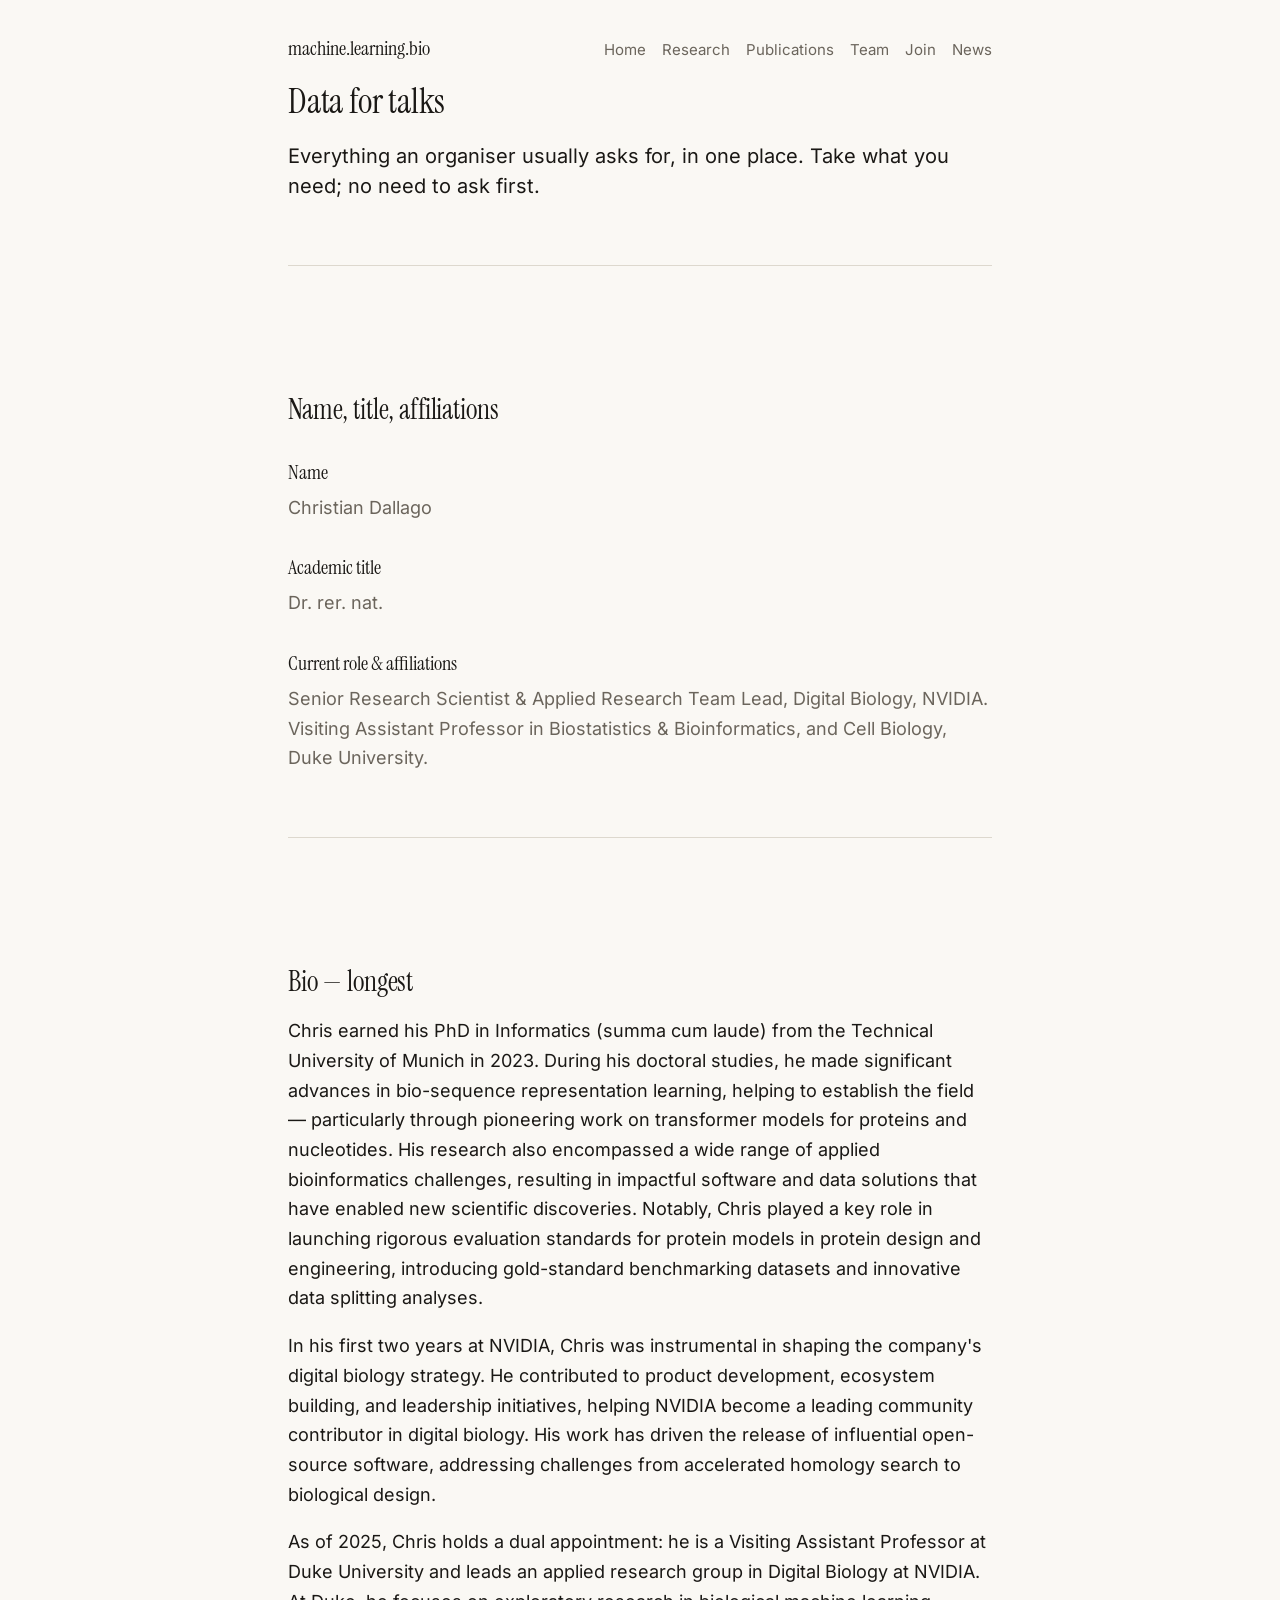
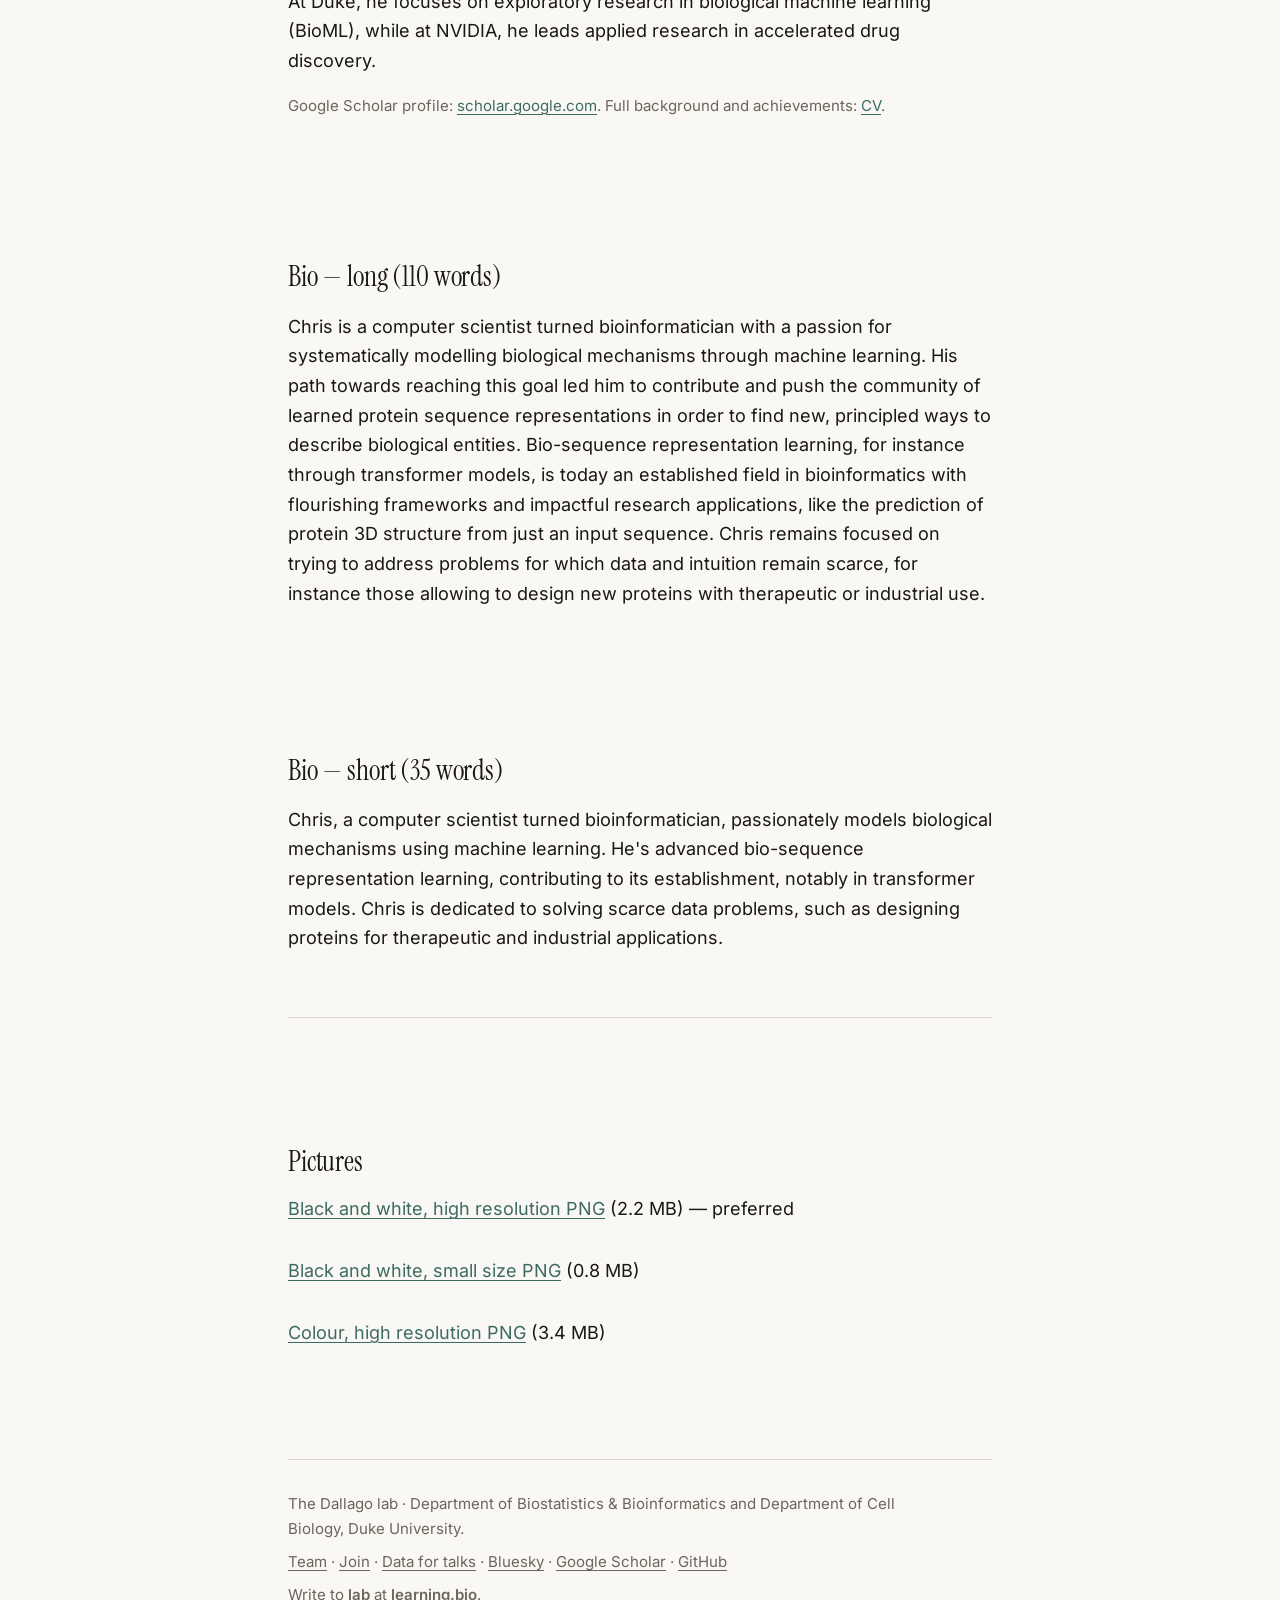
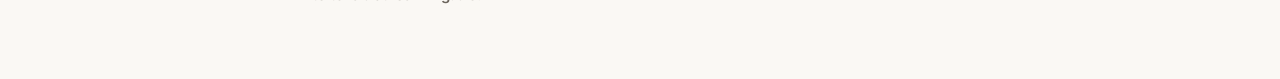
==== data/index.html @ afaca066 "first commit" ====
<!doctype html>
<html lang="en">
<head>
<meta charset="utf-8">
<meta name="viewport" content="width=device-width, initial-scale=1">
<title>Data for talks — machine.learning.bio</title>
<meta name="description" content="Bios of three lengths, affiliations, and portraits for conference organisers and event hosts.">
<link rel="canonical" href="https://machine.learning.bio/data/">
<link rel="preload" href="/fonts/instrumentserif-400.woff2" as="font" type="font/woff2" crossorigin>
<link rel="preload" href="/fonts/inter-400.woff2" as="font" type="font/woff2" crossorigin>
<link rel="stylesheet" href="/style.css">
<meta property="og:type" content="website">
<meta property="og:url" content="https://machine.learning.bio/data/">
<meta property="og:title" content="Data for talks — machine.learning.bio">
<meta property="og:description" content="Bios, affiliations, and portraits for event organisers.">
<meta name="twitter:card" content="summary">
</head>
<body>
<a class="skip" href="#main">Skip to content</a>

<header class="masthead">
  <a class="wordmark" href="/">machine.learning.bio</a>
  <nav aria-label="Primary">
    <ul>
      <li><a href="/">Home</a></li>
      <li><a href="/research/">Research</a></li>
      <li><a href="/publications/">Publications</a></li>
      <li><a href="/team/">Team</a></li>
      <li><a href="/join/">Join</a></li>
      <li><a href="/news/">News</a></li>
    </ul>
  </nav>
</header>

<main id="main">

  <h1>Data for talks</h1>

  <p class="lead">Everything an organiser usually asks for, in one place. Take what you need; no need to ask first.</p>

  <hr class="rule">

  <section aria-labelledby="basics">
    <h2 id="basics">Name, title, affiliations</h2>
    <dl class="people">
      <dt>Name</dt>
      <dd>Christian Dallago</dd>

      <dt>Academic title</dt>
      <dd>Dr. rer. nat.</dd>

      <dt>Current role &amp; affiliations</dt>
      <dd>Senior Research Scientist &amp; Applied Research Team Lead, Digital Biology, NVIDIA.<br>
      Visiting Assistant Professor in Biostatistics &amp; Bioinformatics, and Cell Biology, Duke University.</dd>
    </dl>
  </section>

  <hr class="rule">

  <section aria-labelledby="bio-long">
    <h2 id="bio-long">Bio — longest</h2>
    <p>Chris earned his PhD in Informatics (summa cum laude) from the Technical University of Munich in 2023. During his doctoral studies, he made significant advances in bio-sequence representation learning, helping to establish the field — particularly through pioneering work on transformer models for proteins and nucleotides. His research also encompassed a wide range of applied bioinformatics challenges, resulting in impactful software and data solutions that have enabled new scientific discoveries. Notably, Chris played a key role in launching rigorous evaluation standards for protein models in protein design and engineering, introducing gold-standard benchmarking datasets and innovative data splitting analyses.</p>
    <p>In his first two years at NVIDIA, Chris was instrumental in shaping the company's digital biology strategy. He contributed to product development, ecosystem building, and leadership initiatives, helping NVIDIA become a leading community contributor in digital biology. His work has driven the release of influential open-source software, addressing challenges from accelerated homology search to biological design.</p>
    <p>As of 2025, Chris holds a dual appointment: he is a Visiting Assistant Professor at Duke University and leads an applied research group in Digital Biology at NVIDIA. At Duke, he focuses on exploratory research in biological machine learning (BioML), while at NVIDIA, he leads applied research in accelerated drug discovery.</p>
    <p class="note">Google Scholar profile: <a href="https://scholar.google.com/citations?user=4q0fNGAAAAAJ">scholar.google.com</a>. Full background and achievements: <a href="https://christian.dallago.us/CV.pdf">CV</a>.</p>
  </section>

  <section aria-labelledby="bio-110">
    <h2 id="bio-110">Bio — long (110 words)</h2>
    <p>Chris is a computer scientist turned bioinformatician with a passion for systematically modelling biological mechanisms through machine learning. His path towards reaching this goal led him to contribute and push the community of learned protein sequence representations in order to find new, principled ways to describe biological entities. Bio-sequence representation learning, for instance through transformer models, is today an established field in bioinformatics with flourishing frameworks and impactful research applications, like the prediction of protein 3D structure from just an input sequence. Chris remains focused on trying to address problems for which data and intuition remain scarce, for instance those allowing to design new proteins with therapeutic or industrial use.</p>
  </section>

  <section aria-labelledby="bio-35">
    <h2 id="bio-35">Bio — short (35 words)</h2>
    <p>Chris, a computer scientist turned bioinformatician, passionately models biological mechanisms using machine learning. He's advanced bio-sequence representation learning, contributing to its establishment, notably in transformer models. Chris is dedicated to solving scarce data problems, such as designing proteins for therapeutic and industrial applications.</p>
  </section>

  <hr class="rule">

  <section aria-labelledby="pictures">
    <h2 id="pictures">Pictures</h2>
    <ul class="plain">
      <li><a href="https://christian.dallago.us/mecut.png">Black and white, high resolution PNG</a> (2.2&nbsp;MB) — preferred</li>
      <li><a href="https://christian.dallago.us/mecusmall.png">Black and white, small size PNG</a> (0.8&nbsp;MB)</li>
      <li><a href="https://christian.dallago.us/mecut_color.png">Colour, high resolution PNG</a> (3.4&nbsp;MB)</li>
    </ul>
  </section>

</main>

<footer>
  <p>The Dallago lab &middot; Department of Biostatistics &amp; Bioinformatics and Department of Cell Biology, Duke University.</p>
  <p><a href="/team/">Team</a> &middot; <a href="/join/">Join</a> &middot; <a href="/data/">Data for talks</a> &middot; <a href="https://bsky.app/profile/machine.learning.bio">Bluesky</a> &middot; <a href="https://scholar.google.com/citations?user=4q0fNGAAAAAJ">Google Scholar</a> &middot; <a href="https://github.com/sacdallago">GitHub</a></p>
  <p>Write to <strong>lab</strong> at <strong>learning.bio</strong>.</p>
</footer>

</body>
</html>
---- style.css ----
/* machine.learning.bio
   One stylesheet. No framework, no build step.
   Warm paper, near-black ink, one muted accent. Type does the work. */

/* ---------------------------------------------------------------- fonts */

@font-face {
  font-family: "Instrument Serif";
  font-style: normal;
  font-weight: 400;
  font-display: swap;
  src: url("/fonts/instrumentserif-400.woff2") format("woff2");
}
@font-face {
  font-family: "Inter";
  font-style: normal;
  font-weight: 400;
  font-display: swap;
  src: url("/fonts/inter-400.woff2") format("woff2");
}
@font-face {
  font-family: "Inter";
  font-style: normal;
  font-weight: 600;
  font-display: swap;
  src: url("/fonts/inter-600.woff2") format("woff2");
}

/* --------------------------------------------------------------- tokens */

:root {
  --paper: #faf8f4;
  --ink: #1a1815;
  --muted: #6b655c;
  --accent: #3d6b63;
  --rule: #ddd8ce;

  --serif: "Instrument Serif", Georgia, "Times New Roman", serif;
  --sans: "Inter", system-ui, -apple-system, "Segoe UI", Roboto, sans-serif;

  --measure: 68ch;
  --column: 44rem; /* 704px */

  --step-0: 1.125rem; /* 18px  body            */
  --step-1: 1.25rem; /*  20px small headings  */
  --step-2: 1.75rem; /*  28px h2              */
  --step-3: 2.2rem; /*   35px h1              */

  --space-xs: 0.5rem;
  --space-s: 1rem;
  --space-m: 2rem;
  --space-l: 4rem;
  --space-xl: 7rem;
}

@media (prefers-color-scheme: dark) {
  :root {
    --paper: #14130f;
    --ink: #ede9e1;
    --muted: #9c958a;
    --accent: #8fbdaf;
    --rule: #33302a;
  }
}

/* --------------------------------------------------------------- base */

*,
*::before,
*::after {
  box-sizing: border-box;
}

html {
  -webkit-text-size-adjust: 100%;
}

body {
  margin: 0;
  padding: 0 1.5rem;
  background: var(--paper);
  color: var(--ink);
  font-family: var(--sans);
  font-size: var(--step-0);
  line-height: 1.65;
  font-synthesis-weight: none;
  -webkit-font-smoothing: antialiased;
}

/* One centred column. Nothing wider, ever. */
header,
main,
footer {
  max-width: var(--column);
  margin-inline: auto;
}

main {
  padding-bottom: var(--space-xl);
}

p,
li,
dd,
blockquote {
  max-width: var(--measure);
}

/* --------------------------------------------------------------- links */

a {
  color: var(--accent);
  text-decoration: underline;
  text-decoration-thickness: 1px;
  text-underline-offset: 0.18em;
}

a:hover {
  text-decoration-thickness: 2px;
}

a:focus-visible,
button:focus-visible,
summary:focus-visible {
  outline: 2px solid var(--accent);
  outline-offset: 3px;
  border-radius: 0;
}

/* The single permitted motion on the site. */
@media (prefers-reduced-motion: no-preference) {
  a {
    transition: text-decoration-thickness 120ms ease;
  }
}

.skip {
  position: absolute;
  left: -9999px;
}
.skip:focus {
  left: 1.5rem;
  top: 1rem;
  z-index: 10;
  padding: 0.5rem 0.75rem;
  background: var(--paper);
  border: 1px solid var(--rule);
}

/* ------------------------------------------------------------ headings */

h1,
h2,
h3 {
  font-family: var(--serif);
  font-weight: 400;
  line-height: 1.15;
  letter-spacing: -0.005em;
  text-wrap: balance;
  margin: 0 0 var(--space-s);
}

h1 {
  font-size: var(--step-3);
}
h2 {
  font-size: var(--step-2);
}
h3 {
  font-size: var(--step-1);
  line-height: 1.3;
}

h2 {
  margin-top: var(--space-l);
}
h3 {
  margin-top: var(--space-m);
}

/* Quiet sans label above a block. */
.label {
  font-family: var(--sans);
  font-size: 0.8125rem;
  font-weight: 600;
  letter-spacing: 0.09em;
  text-transform: uppercase;
  color: var(--muted);
  margin: 0 0 var(--space-s);
}

/* --------------------------------------------------- masthead & footer */

.masthead {
  display: flex;
  flex-wrap: wrap;
  align-items: baseline;
  justify-content: space-between;
  gap: var(--space-xs) var(--space-m);
  padding: var(--space-m) 0 var(--space-s);
}

.wordmark {
  font-family: var(--serif);
  font-size: var(--step-1);
  color: var(--ink);
  text-decoration: none;
}
.wordmark:hover {
  text-decoration: underline;
  text-decoration-thickness: 1px;
}

.masthead nav ul {
  display: flex;
  flex-wrap: wrap;
  gap: var(--space-s);
  list-style: none;
  margin: 0;
  padding: 0;
  font-size: 0.9375rem;
}

.masthead nav a {
  color: var(--muted);
  text-decoration: none;
}
.masthead nav a:hover,
.masthead nav a[aria-current="page"] {
  color: var(--ink);
  text-decoration: underline;
  text-decoration-thickness: 1px;
}

footer {
  border-top: 1px solid var(--rule);
  padding: var(--space-m) 0 var(--space-l);
  font-size: 0.9375rem;
  color: var(--muted);
}
footer p {
  margin: 0 0 var(--space-xs);
}
footer a {
  color: var(--muted);
}

/* ---------------------------------------------------------------- hero */

.hero {
  padding: var(--space-xl) 0 var(--space-l);
  border-bottom: 1px solid var(--rule);
}

.hero h1 {
  font-size: clamp(2rem, 1.2rem + 3.6vw, 2.9rem);
  line-height: 1.1;
  margin: 0 0 var(--space-m);
  max-width: 20ch;
}

.hero p {
  font-size: var(--step-1);
  color: var(--muted);
  margin: 0;
}

/* -------------------------------------------------------------- blocks */

section {
  padding-top: var(--space-l);
}

.rule {
  border: 0;
  border-top: 1px solid var(--rule);
  margin: var(--space-l) 0 0;
}

.lead {
  font-size: var(--step-1);
  line-height: 1.5;
}

.note {
  font-size: 0.9375rem;
  color: var(--muted);
}

/* Boxless "card": a hairline above, text below. Never a box. */
.entry {
  padding-top: var(--space-m);
  margin-top: var(--space-m);
  border-top: 1px solid var(--rule);
}
.entry:first-of-type {
  margin-top: var(--space-s);
}
.entry h3 {
  margin-top: 0;
}
.entry p {
  margin: 0 0 var(--space-xs);
}

/* Plain-language one-liner under a title. */
.gloss {
  color: var(--muted);
}

/* --------------------------------------------------------------- lists */

.plain {
  list-style: none;
  padding: 0;
  margin: 0;
}

.plain > li + li {
  margin-top: var(--space-m);
}

/* Publications, grouped by year. */
.pubs {
  list-style: none;
  padding: 0;
  margin: 0;
}

.pubs > li {
  padding: var(--space-m) 0;
  border-top: 1px solid var(--rule);
}

.pubs .title {
  display: block;
  font-family: var(--serif);
  font-size: var(--step-1);
  line-height: 1.3;
  margin-bottom: var(--space-xs);
}

.authors {
  margin: 0 0 var(--space-xs);
  color: var(--muted);
  font-size: 0.9375rem;
  line-height: 1.55;
}
.authors strong {
  color: var(--ink);
  font-weight: 600;
}

.venue {
  margin: 0 0 var(--space-xs);
  font-size: 0.9375rem;
}

/* Artifact links, separated by hairline pipes rather than pills. */
.links {
  margin: 0;
  padding: 0;
  list-style: none;
  font-size: 0.875rem;
  display: flex;
  flex-wrap: wrap;
  gap: 0 var(--space-s);
}
.links li + li {
  border-left: 1px solid var(--rule);
  padding-left: var(--space-s);
}

/* Affiliation / venue tag: letterspaced caps, no pill, no colour fill. */
.tag {
  font-size: 0.75rem;
  font-weight: 600;
  letter-spacing: 0.08em;
  text-transform: uppercase;
  color: var(--muted);
  white-space: nowrap;
}

/* ---------------------------------------------------- people & defs */

dl.people {
  margin: 0;
}
dl.people dt {
  font-family: var(--serif);
  font-size: var(--step-1);
  line-height: 1.3;
  margin-top: var(--space-m);
}
dl.people dd {
  margin: var(--space-xs) 0 0;
  color: var(--muted);
}
dl.people dd a {
  color: var(--accent);
}

/* News: date, then one line. */
dl.news {
  margin: 0;
}
dl.news dt {
  font-size: 0.875rem;
  font-variant-numeric: tabular-nums;
  letter-spacing: 0.04em;
  text-transform: uppercase;
  color: var(--muted);
  margin-top: var(--space-m);
  padding-top: var(--space-m);
  border-top: 1px solid var(--rule);
}
dl.news dd {
  margin: var(--space-xs) 0 0;
}

/* ------------------------------------------------------------- filters */

/* Rendered only when filter.js runs; the list works fine without it. */
.filters {
  display: flex;
  flex-wrap: wrap;
  gap: var(--space-xs) var(--space-s);
  margin: var(--space-m) 0 0;
  padding: 0;
  list-style: none;
  font-size: 0.9375rem;
}

.filters button {
  font: inherit;
  color: var(--muted);
  background: none;
  border: 0;
  border-bottom: 1px solid transparent;
  padding: 0 0 2px;
  cursor: pointer;
}
.filters button:hover {
  color: var(--ink);
}
.filters button[aria-pressed="true"] {
  color: var(--ink);
  border-bottom-color: var(--accent);
}

[hidden] {
  display: none !important;
}

/* Two spacing utilities, so no rule ever needs to live in a style attribute. */
.mt {
  margin-top: var(--space-m);
}
.mt0 {
  margin-top: 0;
}

/* --------------------------------------------------------------- misc */

blockquote {
  margin: var(--space-m) 0;
  padding-left: var(--space-s);
  border-left: 1px solid var(--rule);
  color: var(--ink);
}

code {
  font-family: ui-monospace, SFMono-Regular, Menlo, monospace;
  font-size: 0.9em;
}

address {
  font-style: normal;
  color: var(--muted);
}

abbr {
  text-decoration: none;
}

ul.bullets,
ol.numbers {
  padding-left: 1.2em;
}
ul.bullets li,
ol.numbers li {
  margin-bottom: var(--space-xs);
}

/* --------------------------------------------------------------- small */

@media (max-width: 32rem) {
  body {
    padding: 0 1.125rem;
  }
  :root {
    --space-xl: 4.5rem;
    --space-l: 3rem;
  }
  .masthead {
    display: block;
  }
  .masthead nav ul {
    margin-top: var(--space-xs);
  }
}

/* --------------------------------------------------------------- print */

@media print {
  :root {
    --paper: #fff;
    --ink: #000;
    --muted: #444;
    --accent: #000;
    --rule: #bbb;
  }
  .masthead nav,
  .filters,
  .skip {
    display: none;
  }
  a {
    text-decoration: none;
  }
}
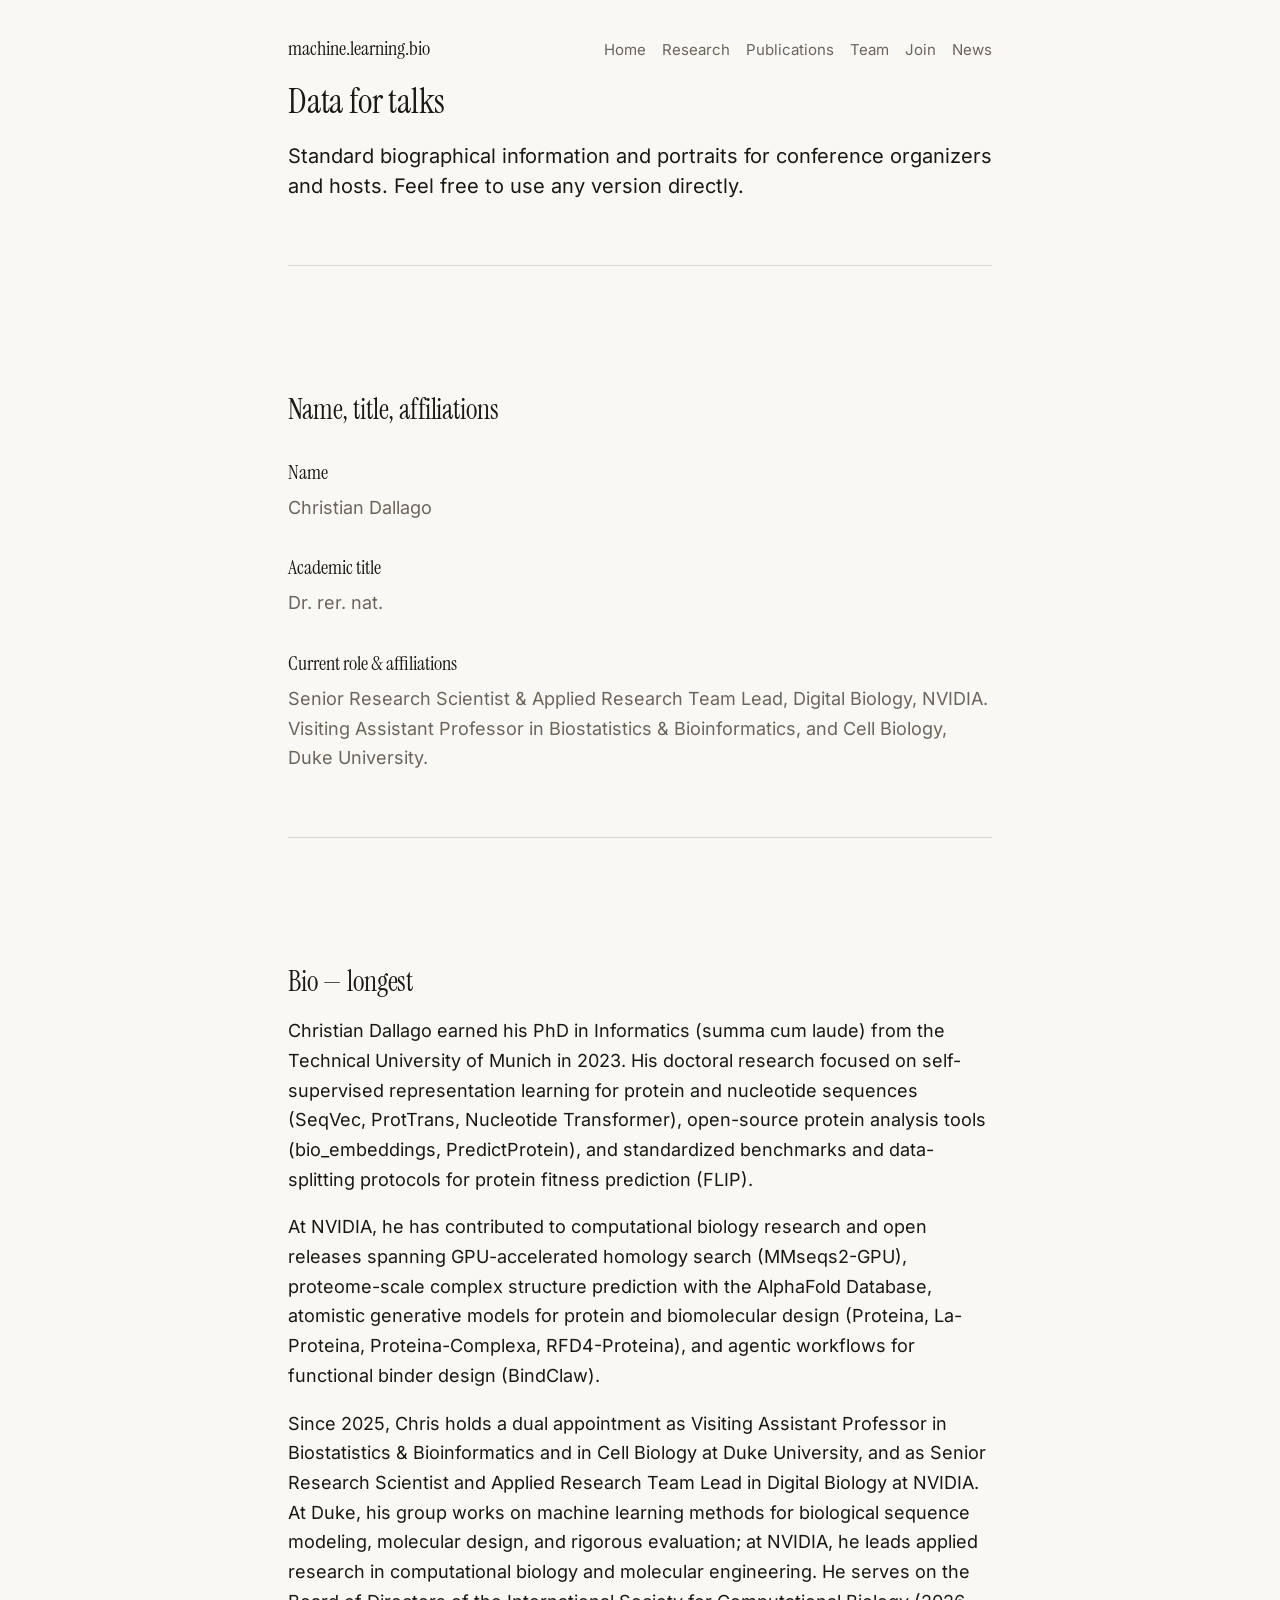
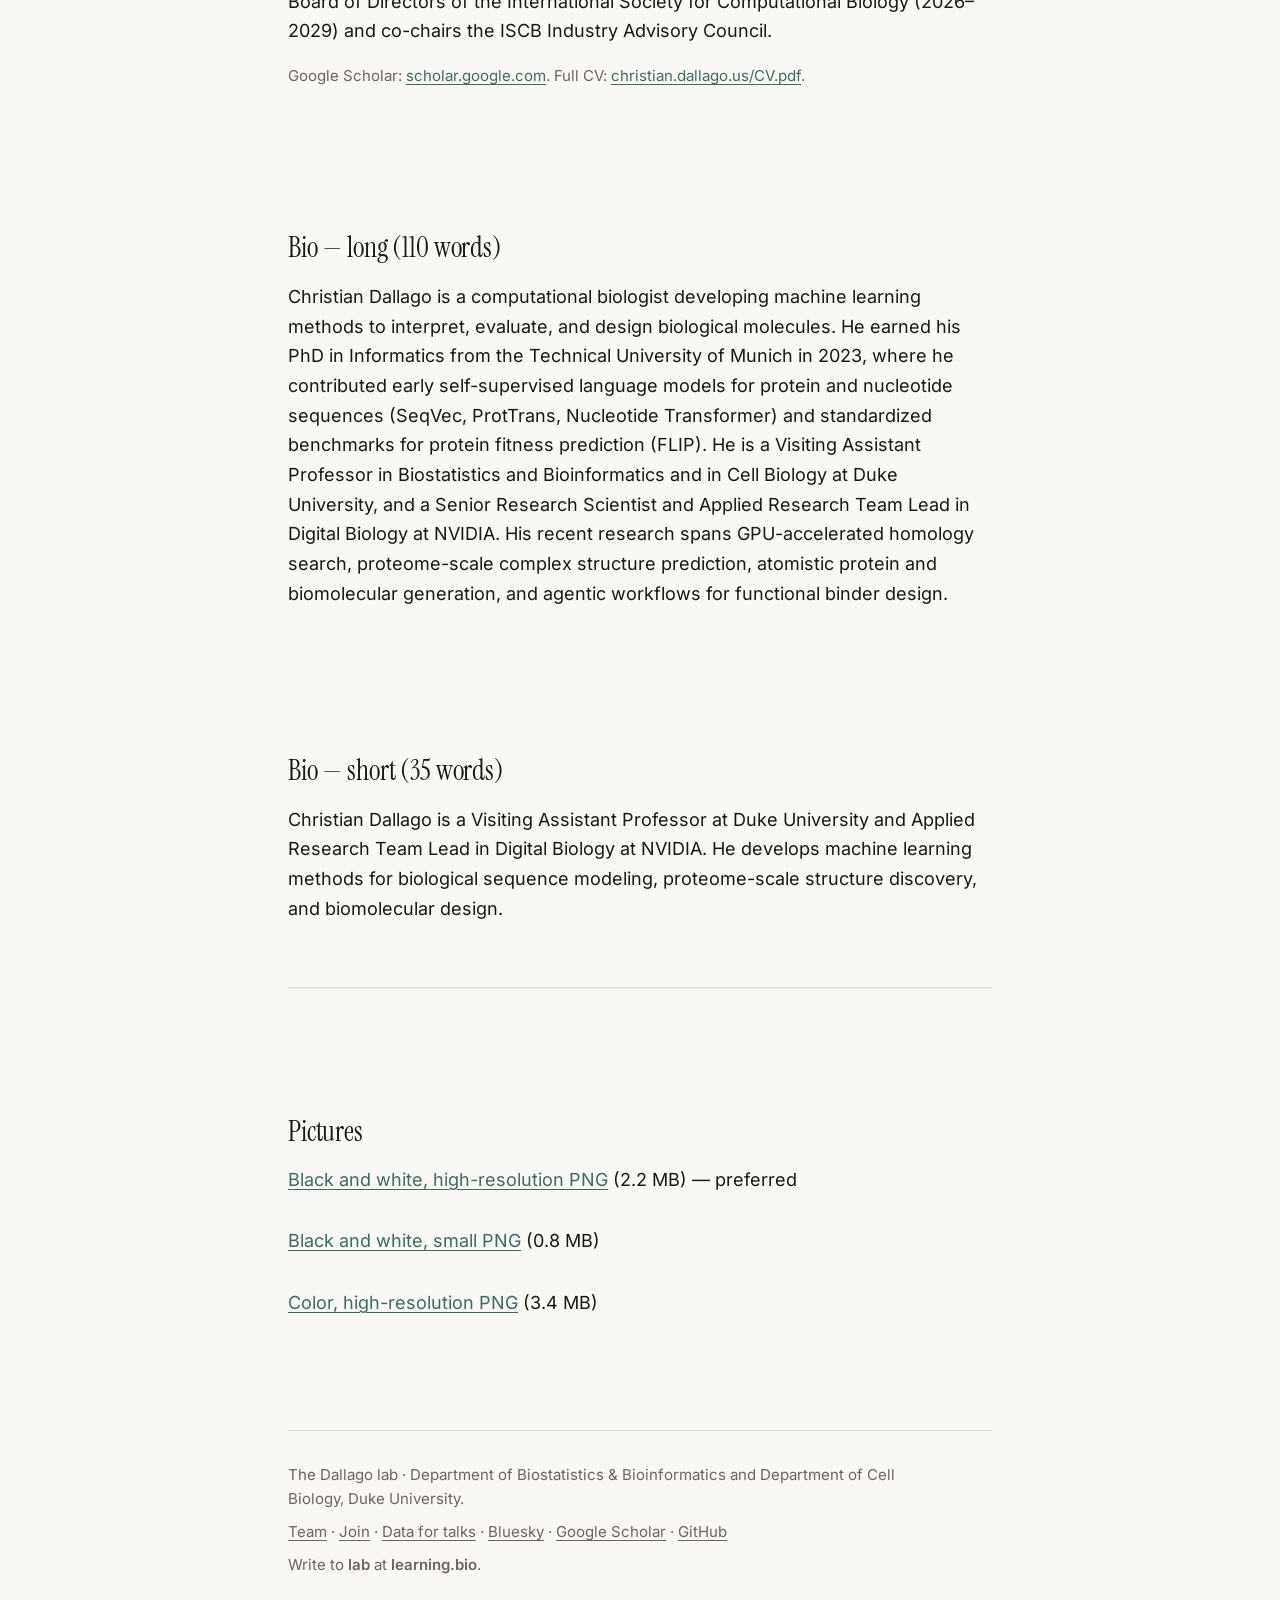
==== commit cd6fe7f1: "Initial commit" ====
--- a/data/index.html
+++ b/data/index.html
@@ -4,7 +4,7 @@
 <meta charset="utf-8">
 <meta name="viewport" content="width=device-width, initial-scale=1">
 <title>Data for talks — machine.learning.bio</title>
-<meta name="description" content="Bios of three lengths, affiliations, and portraits for conference organisers and event hosts.">
+<meta name="description" content="Bios of three lengths, affiliations, and portraits for conference organizers and event hosts.">
 <link rel="canonical" href="https://machine.learning.bio/data/">
 <link rel="preload" href="/fonts/instrumentserif-400.woff2" as="font" type="font/woff2" crossorigin>
 <link rel="preload" href="/fonts/inter-400.woff2" as="font" type="font/woff2" crossorigin>
@@ -12,7 +12,7 @@
 <meta property="og:type" content="website">
 <meta property="og:url" content="https://machine.learning.bio/data/">
 <meta property="og:title" content="Data for talks — machine.learning.bio">
-<meta property="og:description" content="Bios, affiliations, and portraits for event organisers.">
+<meta property="og:description" content="Bios, affiliations, and portraits for event organizers.">
 <meta name="twitter:card" content="summary">
 </head>
 <body>
@@ -36,7 +36,7 @@
 
   <h1>Data for talks</h1>
 
-  <p class="lead">Everything an organiser usually asks for, in one place. Take what you need; no need to ask first.</p>
+  <p class="lead">Standard biographical information and portraits for conference organizers and hosts. Feel free to use any version directly.</p>
 
   <hr class="rule">
 
@@ -59,20 +59,20 @@
 
   <section aria-labelledby="bio-long">
     <h2 id="bio-long">Bio — longest</h2>
-    <p>Chris earned his PhD in Informatics (summa cum laude) from the Technical University of Munich in 2023. During his doctoral studies, he made significant advances in bio-sequence representation learning, helping to establish the field — particularly through pioneering work on transformer models for proteins and nucleotides. His research also encompassed a wide range of applied bioinformatics challenges, resulting in impactful software and data solutions that have enabled new scientific discoveries. Notably, Chris played a key role in launching rigorous evaluation standards for protein models in protein design and engineering, introducing gold-standard benchmarking datasets and innovative data splitting analyses.</p>
-    <p>In his first two years at NVIDIA, Chris was instrumental in shaping the company's digital biology strategy. He contributed to product development, ecosystem building, and leadership initiatives, helping NVIDIA become a leading community contributor in digital biology. His work has driven the release of influential open-source software, addressing challenges from accelerated homology search to biological design.</p>
-    <p>As of 2025, Chris holds a dual appointment: he is a Visiting Assistant Professor at Duke University and leads an applied research group in Digital Biology at NVIDIA. At Duke, he focuses on exploratory research in biological machine learning (BioML), while at NVIDIA, he leads applied research in accelerated drug discovery.</p>
-    <p class="note">Google Scholar profile: <a href="https://scholar.google.com/citations?user=4q0fNGAAAAAJ">scholar.google.com</a>. Full background and achievements: <a href="https://christian.dallago.us/CV.pdf">CV</a>.</p>
+    <p>Christian Dallago earned his PhD in Informatics (summa cum laude) from the Technical University of Munich in 2023. His doctoral research focused on self-supervised representation learning for protein and nucleotide sequences (SeqVec, ProtTrans, Nucleotide Transformer), open-source protein analysis tools (bio_embeddings, PredictProtein), and standardized benchmarks and data-splitting protocols for protein fitness prediction (FLIP).</p>
+    <p>At NVIDIA, he has contributed to computational biology research and open releases spanning GPU-accelerated homology search (MMseqs2-GPU), proteome-scale complex structure prediction with the AlphaFold Database, atomistic generative models for protein and biomolecular design (Proteina, La-Proteina, Proteina-Complexa, RFD4-Proteina), and agentic workflows for functional binder design (BindClaw).</p>
+    <p>Since 2025, Chris holds a dual appointment as Visiting Assistant Professor in Biostatistics &amp; Bioinformatics and in Cell Biology at Duke University, and as Senior Research Scientist and Applied Research Team Lead in Digital Biology at NVIDIA. At Duke, his group works on machine learning methods for biological sequence modeling, molecular design, and rigorous evaluation; at NVIDIA, he leads applied research in computational biology and molecular engineering. He serves on the Board of Directors of the International Society for Computational Biology (2026–2029) and co-chairs the ISCB Industry Advisory Council.</p>
+    <p class="note">Google Scholar: <a href="https://scholar.google.com/citations?user=4q0fNGAAAAAJ">scholar.google.com</a>. Full CV: <a href="https://christian.dallago.us/CV.pdf">christian.dallago.us/CV.pdf</a>.</p>
   </section>
 
   <section aria-labelledby="bio-110">
     <h2 id="bio-110">Bio — long (110 words)</h2>
-    <p>Chris is a computer scientist turned bioinformatician with a passion for systematically modelling biological mechanisms through machine learning. His path towards reaching this goal led him to contribute and push the community of learned protein sequence representations in order to find new, principled ways to describe biological entities. Bio-sequence representation learning, for instance through transformer models, is today an established field in bioinformatics with flourishing frameworks and impactful research applications, like the prediction of protein 3D structure from just an input sequence. Chris remains focused on trying to address problems for which data and intuition remain scarce, for instance those allowing to design new proteins with therapeutic or industrial use.</p>
+    <p>Christian Dallago is a computational biologist developing machine learning methods to interpret, evaluate, and design biological molecules. He earned his PhD in Informatics from the Technical University of Munich in 2023, where he contributed early self-supervised language models for protein and nucleotide sequences (SeqVec, ProtTrans, Nucleotide Transformer) and standardized benchmarks for protein fitness prediction (FLIP). He is a Visiting Assistant Professor in Biostatistics and Bioinformatics and in Cell Biology at Duke University, and a Senior Research Scientist and Applied Research Team Lead in Digital Biology at NVIDIA. His recent research spans GPU-accelerated homology search, proteome-scale complex structure prediction, atomistic protein and biomolecular generation, and agentic workflows for functional binder design.</p>
   </section>
 
   <section aria-labelledby="bio-35">
     <h2 id="bio-35">Bio — short (35 words)</h2>
-    <p>Chris, a computer scientist turned bioinformatician, passionately models biological mechanisms using machine learning. He's advanced bio-sequence representation learning, contributing to its establishment, notably in transformer models. Chris is dedicated to solving scarce data problems, such as designing proteins for therapeutic and industrial applications.</p>
+    <p>Christian Dallago is a Visiting Assistant Professor at Duke University and Applied Research Team Lead in Digital Biology at NVIDIA. He develops machine learning methods for biological sequence modeling, proteome-scale structure discovery, and biomolecular design.</p>
   </section>
 
   <hr class="rule">
@@ -80,9 +80,9 @@
   <section aria-labelledby="pictures">
     <h2 id="pictures">Pictures</h2>
     <ul class="plain">
-      <li><a href="https://christian.dallago.us/mecut.png">Black and white, high resolution PNG</a> (2.2&nbsp;MB) — preferred</li>
-      <li><a href="https://christian.dallago.us/mecusmall.png">Black and white, small size PNG</a> (0.8&nbsp;MB)</li>
-      <li><a href="https://christian.dallago.us/mecut_color.png">Colour, high resolution PNG</a> (3.4&nbsp;MB)</li>
+      <li><a href="https://christian.dallago.us/mecut.png">Black and white, high-resolution PNG</a> (2.2&nbsp;MB) — preferred</li>
+      <li><a href="https://christian.dallago.us/mecusmall.png">Black and white, small PNG</a> (0.8&nbsp;MB)</li>
+      <li><a href="https://christian.dallago.us/mecut_color.png">Color, high-resolution PNG</a> (3.4&nbsp;MB)</li>
     </ul>
   </section>
 
